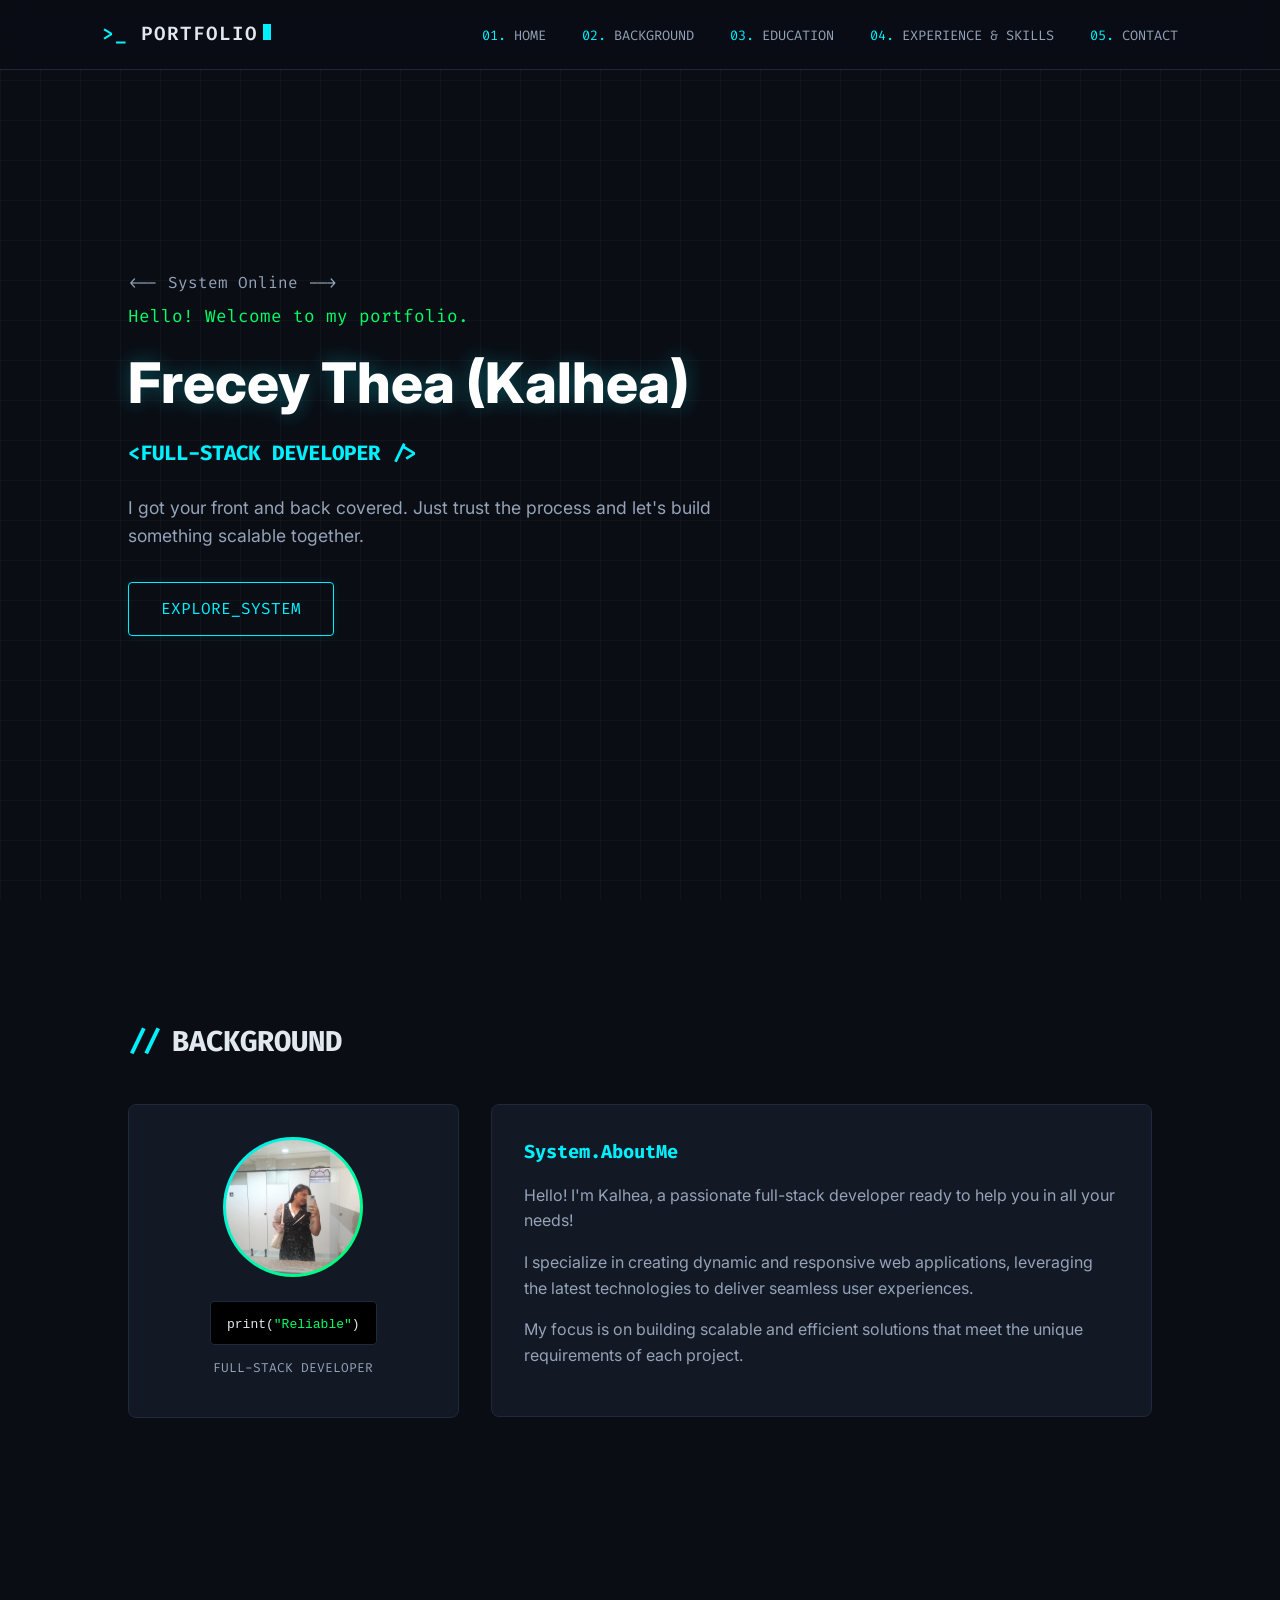
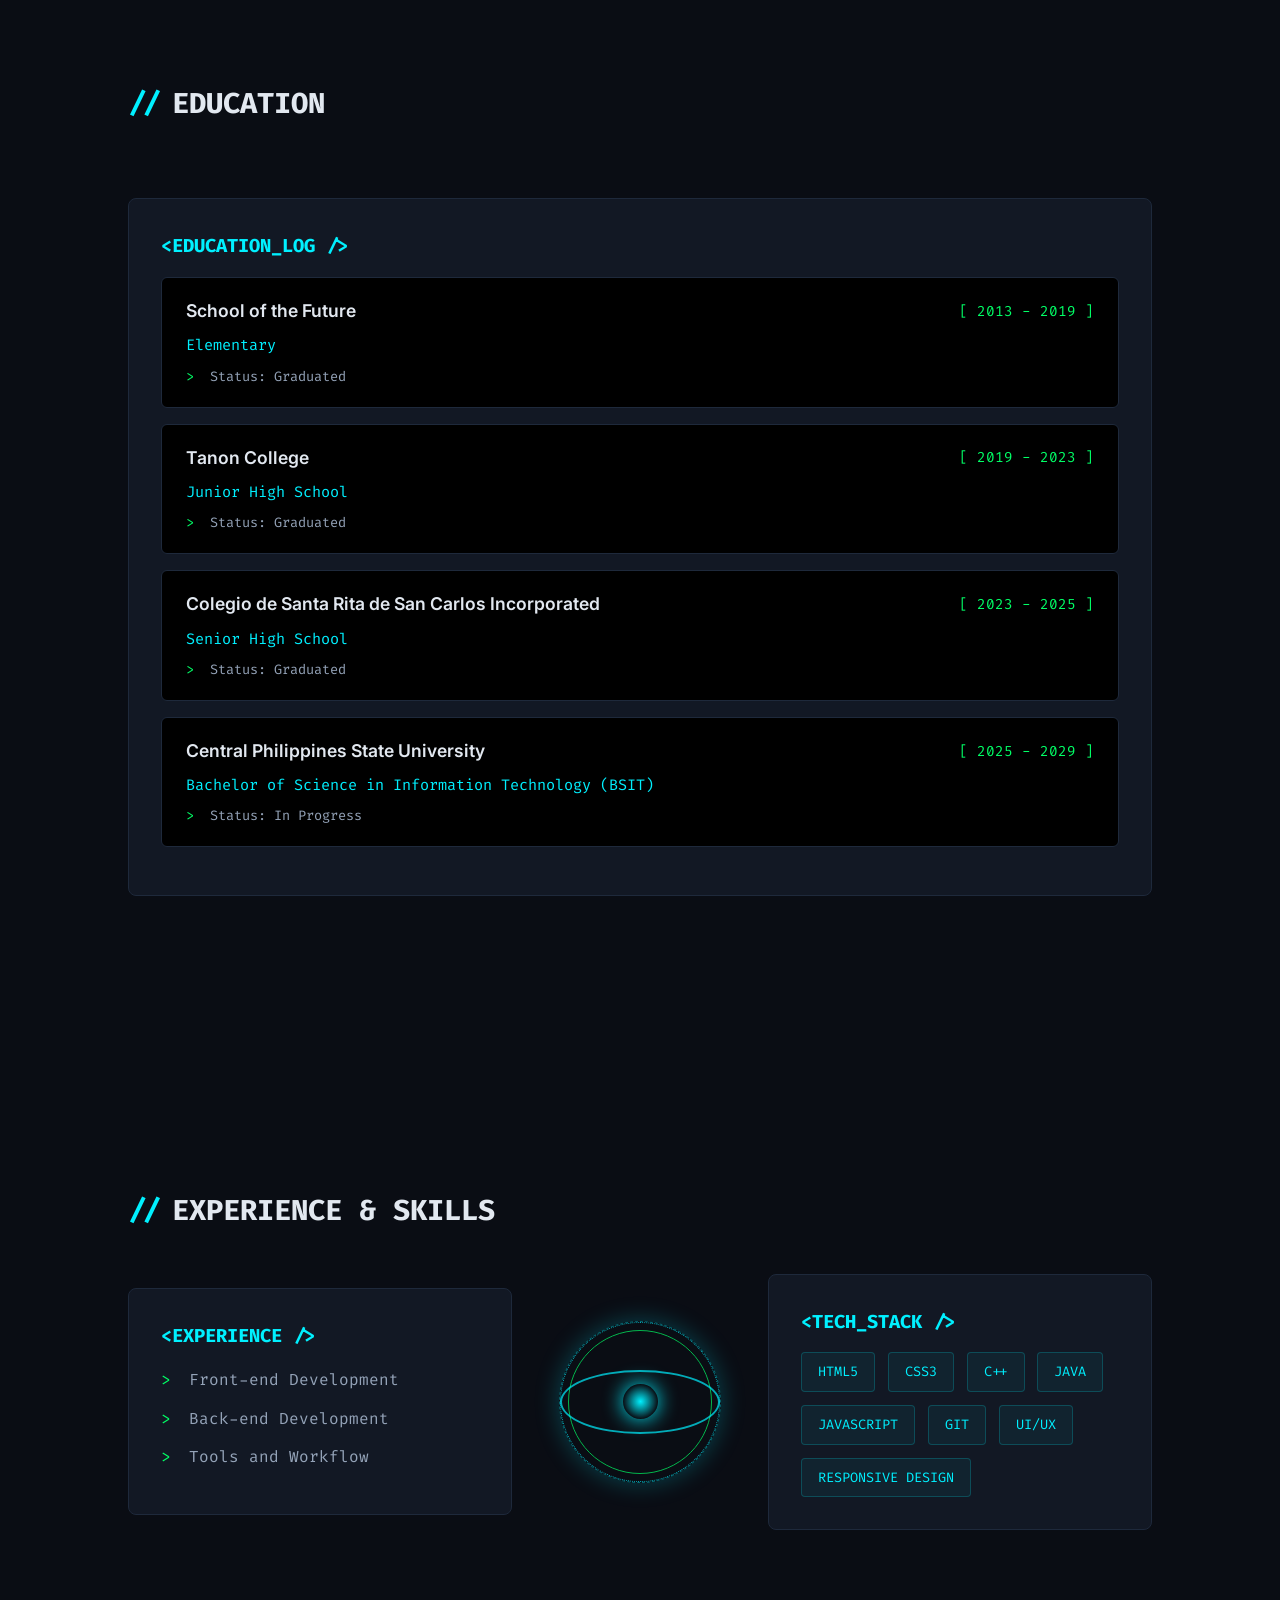
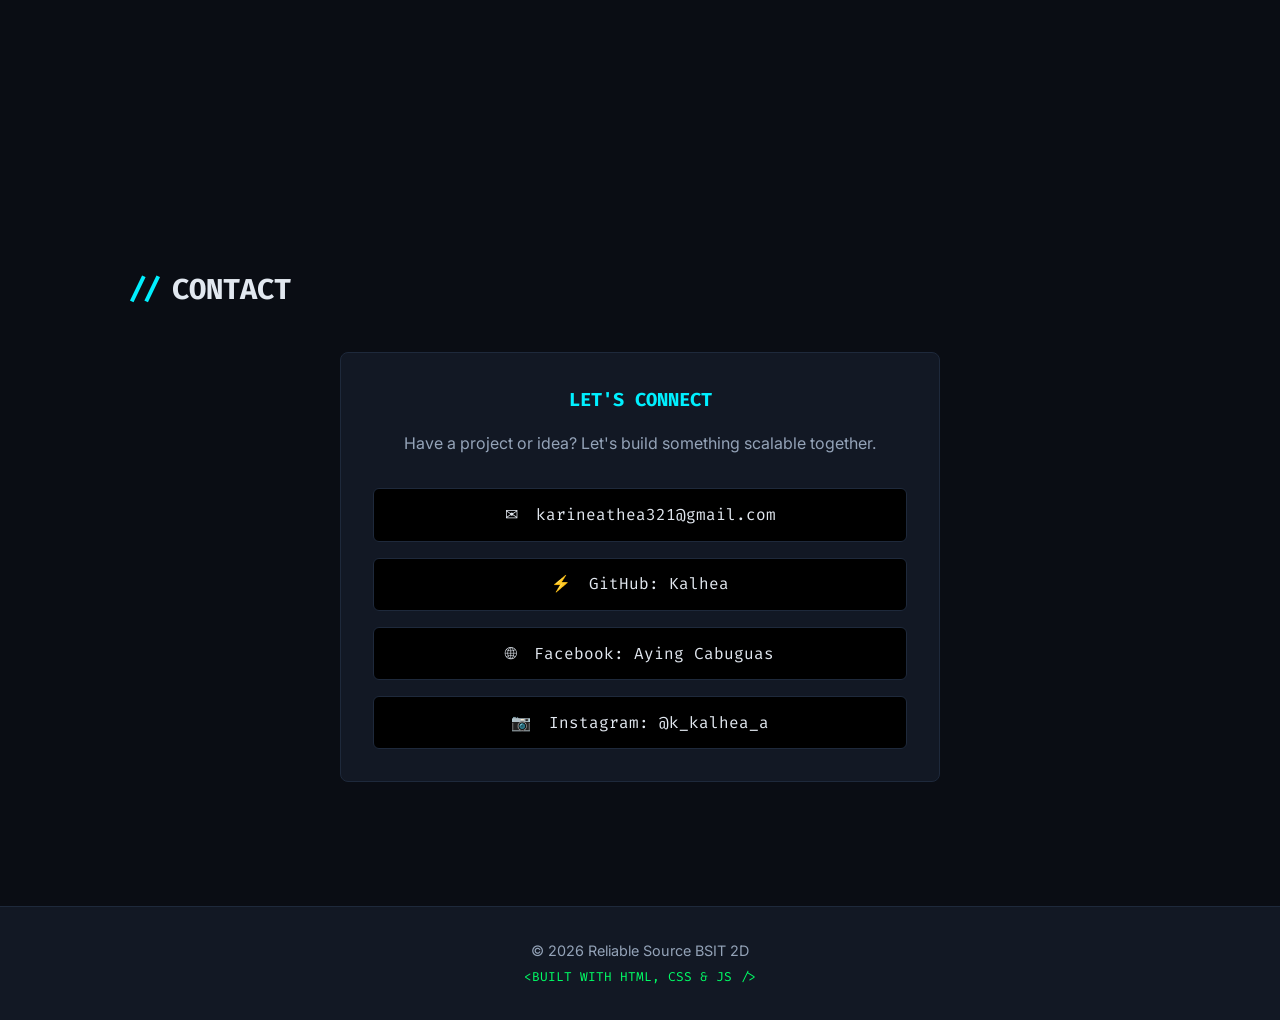
==== .github/workflows/index.html @ b9589bc2 "Add files via upload" ====
<!DOCTYPE html>
<html lang="en">
<head>
    <meta charset="UTF-8">
    <meta name="viewport" content="width=device-width, initial-scale=1.0">
    <title>Portfolio - Frecey Thea</title>
    
    <link rel="preconnect" href="https://fonts.googleapis.com">
    <link rel="preconnect" href="https://fonts.gstatic.com" crossorigin>
    <link href="https://fonts.googleapis.com/css2?family=Fira+Code:wght@400;600&family=Inter:wght@300;400;600;800&display=swap" rel="stylesheet">
    <link rel="stylesheet" href="portfolio.css">
</head>
<body>

    <div class="tech-grid-bg"></div>

    <header>
        <div class="logo">
            <span class="prompt-symbol">&gt;_</span> PORTFOLIO<span class="cursor"></span>
        </div>
        <nav>
            <a href="#home"><span class="nav-num">01.</span> HOME</a>
            <a href="#background"><span class="nav-num">02.</span> BACKGROUND</a>
            <a href="#education-card"><span class="nav-num">03.</span> EDUCATION</a>
            <a href="#experience"><span class="nav-num">04.</span> EXPERIENCE & SKILLS</a>
            <a href="#contact"><span class="nav-num">05.</span> CONTACT</a>
        </nav>
    </header>

    <section id="home">
        <div class="hero-container">
            <p class="code-comment">&lt;-- System Online --&gt;</p>
            <p class="greeting">Hello! Welcome to my portfolio.</p>
            <h1 class="glitch-title">Frecey Thea (Kalhea)</h1>
            <h3 class="cyber-subtitle">&lt;FULL-STACK DEVELOPER /&gt;</h3>
            <p class="hero-description">
                I got your front and back covered. Just trust the process and let's build something scalable together.
            </p>
            <a href="#background" class="cyber-btn">
                <span>EXPLORE_SYSTEM</span>
            </a>
        </div>
    </section>

    <section id="background">
        <h2 class="section-title"><span class="title-slash">//</span> BACKGROUND</h2>
        <div class="background-grid">
            <div class="profile-card">
                <div class="img-wrapper">
                    <img src="Kalhea.jpg" alt="Kalhea's profile picture">
                </div>
                <div class="code-block">
                    <code>print(<span class="code-string">"Reliable"</span>)</code>
                </div>
                <p class="role-badge">FULL-STACK DEVELOPER</p>
            </div>
            
            <div class="about-card">
                <h3>System.AboutMe</h3>
                <p>Hello! I'm Kalhea, a passionate full-stack developer ready to help you in all your needs!</p>
                <p>I specialize in creating dynamic and responsive web applications, leveraging the latest technologies to deliver seamless user experiences.</p>
                <p>My focus is on building scalable and efficient solutions that meet the unique requirements of each project.</p>
            </div>
        </div>
    </section>

    <section id="education-card">
        <h2 class="section-title"><span class="title-slash">//</span> EDUCATION</h2>
        <div class="education-card">
            <h3>&lt;EDUCATION_LOG /&gt;</h3>

            <div class="edu-content" data-tip="Double-click to toggle highlight status">
                <div class="edu-header">
                    <span class="edu-school">School of the Future</span>
                    <span class="edu-years">[ 2013 - 2019 ]</span>
                </div>
                <p class="edu-degree">Elementary</p>
                <p class="edu-status"><span class="bullet">&gt;</span> Status: Graduated</p>
            </div>

            <div class="edu-content" data-tip="Double-click to toggle highlight status">
                <div class="edu-header">
                    <span class="edu-school">Tanon College</span>
                    <span class="edu-years">[ 2019 - 2023 ]</span>
                </div>
                <p class="edu-degree">Junior High School</p>
                <p class="edu-status"><span class="bullet">&gt;</span> Status: Graduated</p>
            </div>

            <div class="edu-content" data-tip="Double-click to toggle highlight status">
                <div class="edu-header">
                    <span class="edu-school">Colegio de Santa Rita de San Carlos Incorporated</span>
                    <span class="edu-years">[ 2023 - 2025 ]</span>
                </div>
                <p class="edu-degree">Senior High School</p>
                <p class="edu-status"><span class="bullet">&gt;</span> Status: Graduated</p>
            </div>

            <div class="edu-content" data-tip="Double-click to toggle highlight status">
                <div class="edu-header">
                    <span class="edu-school">Central Philippines State University</span>
                    <span class="edu-years">[ 2025 - 2029 ]</span>
                </div>
                <p class="edu-degree">Bachelor of Science in Information Technology (BSIT)</p>
                <p class="edu-status"><span class="bullet">&gt;</span> Status: In Progress</p>
            </div>
        </div>
    </section>

    <section id="experience">
        <h2 class="section-title"><span class="title-slash">//</span> EXPERIENCE &amp; SKILLS</h2>
        
        <div class="tech-grid">
            <div class="experience-card">
                <h3>&lt;EXPERIENCE /&gt;</h3>
                <ul class="tech-list">
                    <li><span class="bullet">&gt;</span> Front-end Development</li>
                    <li><span class="bullet">&gt;</span> Back-end Development</li>
                    <li><span class="bullet">&gt;</span> Tools and Workflow</li>
                </ul>
            </div>

            <div class="tech-globe-wrapper">
                <div class="globe-container" id="interactive-globe" data-tip="Click to burst core pulse!">
                    <div class="globe-ring ring-1"></div>
                    <div class="globe-ring ring-2"></div>
                    <div class="globe-ring ring-3"></div>
                    <div class="globe-core"></div>
                </div>
            </div>

            <div class="skills-card">
                <h3>&lt;TECH_STACK /&gt;</h3>
                <div class="skill-tags">
                    <span class="tech-tag" data-tip="Advanced Level">HTML5</span>
                    <span class="tech-tag" data-tip="Advanced Level">CSS3</span>
                    <span class="tech-tag" data-tip="Intermediate Level">C++</span>
                    <span class="tech-tag" data-tip="Intermediate Level">JAVA</span>
                    <span class="tech-tag" data-tip="Advanced Level">JAVASCRIPT</span>
                    <span class="tech-tag" data-tip="Tools &amp; Versioning">GIT</span>
                    <span class="tech-tag" data-tip="Design System">UI/UX</span>
                    <span class="tech-tag" data-tip="Cross-Platform">RESPONSIVE DESIGN</span>
                </div>
            </div>
        </div>
    </section>

    <section id="contact">
        <h2 class="section-title"><span class="title-slash">//</span> CONTACT</h2>
        <div class="contact-card">
            <h3>LET'S CONNECT</h3>
            <p>Have a project or idea? Let's build something scalable together.</p>

            <div class="contact-links">
                <a href="mailto:karineathea321@gmail.com" class="contact-btn">
                    <span class="icon">✉</span> karineathea321@gmail.com
                </a>
                <a href="https://github.com/Kalhea" target="_blank" rel="noopener noreferrer" class="contact-btn">
                    <span class="icon">⚡</span> GitHub: Kalhea
                </a>
                <a href="https://web.facebook.com/ftcabuguas.kalhea/" target="_blank" rel="noopener noreferrer" class="contact-btn">
                    <span class="icon">🌐</span> Facebook: Aying Cabuguas
                </a>
                <a href="https://www.instagram.com/k_kalhea_a/" target="_blank" rel="noopener noreferrer" class="contact-btn">
                    <span class="icon">📷</span> Instagram: @k_kalhea_a
                </a>
            </div>
        </div>
    </section>

    <footer>
        <p>© 2026 Reliable Source BSIT 2D</p>
        <p class="footer-sub">&lt;BUILT WITH HTML, CSS &amp; JS /&gt;</p>
    </footer>

    <!-- Custom Dynamic Tooltip Container -->
    <div id="dynamic-tooltip" class="tooltip-hidden"></div>

    <!-- Bound file name updated below -->
    <script src="portfolio.js"></script>
</body>
</html>
---- .github/workflows/portfolio.css ----
/* ==========================================================================
   Global Variables & Reset
   ========================================================================== */

:root {
    --bg-main: #0a0d14;
    --bg-card: #121824;
    --border-color: #1e293b;
    --accent-cyan: #00f0ff;
    --accent-green: #00ff66;
    --text-main: #e2e8f0;
    --text-muted: #94a3b8;
    --font-code: 'Fira Code', monospace;
    --font-sans: 'Inter', sans-serif;
}

* {
    margin: 0;
    padding: 0;
    box-sizing: border-box;
}

body {
    font-family: var(--font-sans);
    background-color: var(--bg-main);
    color: var(--text-main);
    line-height: 1.6;
    overflow-x: hidden;
}

.tech-grid-bg {
    position: fixed;
    top: 0;
    left: 0;
    width: 100vw;
    height: 100vh;
    background-size: 40px 40px;
    background-image: 
        linear-gradient(to right, rgba(255, 255, 255, 0.03) 1px, transparent 1px),
        linear-gradient(to bottom, rgba(255, 255, 255, 0.03) 1px, transparent 1px);
    z-index: -1;
    pointer-events: none;
}

/* Dynamic Floating Tooltip */
#dynamic-tooltip {
    position: fixed;
    background: #000000;
    border: 1px solid var(--accent-cyan);
    color: var(--accent-cyan);
    padding: 6px 12px;
    border-radius: 4px;
    font-family: var(--font-code);
    font-size: 0.75rem;
    pointer-events: none;
    z-index: 1000;
    box-shadow: 0 0 10px rgba(0, 240, 255, 0.3);
    transition: opacity 0.15s ease-in-out;
}

.tooltip-hidden {
    opacity: 0;
    visibility: hidden;
}

.tooltip-visible {
    opacity: 1;
    visibility: visible;
}

/* Header & Nav */
header {
    display: flex;
    justify-content: space-between;
    align-items: center;
    padding: 1.2rem 8%;
    background-color: rgba(10, 13, 20, 0.85);
    backdrop-filter: blur(12px);
    border-bottom: 1px solid var(--border-color);
    position: sticky;
    top: 0;
    z-index: 100;
}

.logo {
    font-family: var(--font-code);
    font-size: 1.2rem;
    font-weight: 600;
    color: var(--text-main);
    letter-spacing: 1px;
}

.prompt-symbol { color: var(--accent-cyan); }

.cursor {
    display: inline-block;
    width: 8px;
    height: 16px;
    background: var(--accent-cyan);
    margin-left: 5px;
    animation: blink 1s infinite;
}

@keyframes blink {
    0%, 100% { opacity: 1; }
    50% { opacity: 0; }
}

nav a {
    font-family: var(--font-code);
    color: var(--text-muted);
    text-decoration: none;
    margin-left: 2rem;
    font-size: 0.85rem;
    transition: color 0.3s ease;
}

nav a:hover { color: var(--accent-cyan); }
.nav-num { color: var(--accent-cyan); }

/* Layout Sections */
section {
    padding: 5rem 10%;
    min-height: 85vh;
    display: flex;
    flex-direction: column;
    justify-content: center;
}

.section-title {
    font-family: var(--font-code);
    font-size: 1.8rem;
    margin-bottom: 2.5rem;
    color: var(--text-main);
    display: flex;
    align-items: center;
    gap: 10px;
}

.title-slash { color: var(--accent-cyan); }

.hero-container { max-width: 800px; }
.code-comment { font-family: var(--font-code); color: var(--text-muted); margin-bottom: 0.5rem; }
.greeting { color: var(--accent-green); font-family: var(--font-code); font-size: 1.1rem; }
.glitch-title { font-size: 3.5rem; font-weight: 800; color: #ffffff; margin: 0.5rem 0; text-shadow: 0 0 20px rgba(0, 240, 255, 0.3); }
.cyber-subtitle { font-family: var(--font-code); color: var(--accent-cyan); font-size: 1.3rem; margin-bottom: 1.5rem; }
.hero-description { color: var(--text-muted); font-size: 1.1rem; max-width: 600px; margin-bottom: 2rem; }

.cyber-btn {
    display: inline-block;
    padding: 0.8rem 2rem;
    font-family: var(--font-code);
    color: var(--accent-cyan);
    text-decoration: none;
    background: transparent;
    border: 1px solid var(--accent-cyan);
    border-radius: 4px;
    transition: all 0.3s ease;
    box-shadow: 0 0 10px rgba(0, 240, 255, 0.1);
    cursor: pointer;
}

.cyber-btn:hover {
    background: rgba(0, 240, 255, 0.1);
    box-shadow: 0 0 20px rgba(0, 240, 255, 0.4);
}

/* Section Cards */
.background-grid {
    display: grid;
    grid-template-columns: 1fr 2fr;
    gap: 2rem;
}

.profile-card, .about-card, .education-card, .experience-card, .skills-card, .contact-card {
    background: var(--bg-card);
    border: 1px solid var(--border-color);
    border-radius: 8px;
    padding: 2rem;
}

.profile-card {
    text-align: center;
    cursor: pointer;
    will-change: transform;
}

.img-wrapper {
    width: 140px;
    height: 140px;
    margin: 0 auto 1.5rem;
    border-radius: 50%;
    padding: 3px;
    background: linear-gradient(135deg, var(--accent-cyan), var(--accent-green));
}

.img-wrapper img {
    width: 100%;
    height: 100%;
    object-fit: cover;
    border-radius: 50%;
}

.code-block {
    background: #000000;
    padding: 0.5rem 1rem;
    border-radius: 4px;
    font-family: var(--font-code);
    display: inline-block;
    margin-bottom: 0.8rem;
    border: 1px solid var(--border-color);
}

.code-string { color: var(--accent-green); }
.role-badge { font-family: var(--font-code); font-size: 0.8rem; color: var(--text-muted); }

.about-card h3, .education-card h3, .experience-card h3, .skills-card h3, .contact-card h3 {
    font-family: var(--font-code);
    color: var(--accent-cyan);
    margin-bottom: 1rem;
}

.about-card p { color: var(--text-muted); margin-bottom: 1rem; }

/* Education Section */
.education-card { margin-top: 2rem; }

.edu-content {
    background: #000000;
    border: 1px solid var(--border-color);
    padding: 1.2rem 1.5rem;
    border-radius: 6px;
    margin-bottom: 1rem;
    cursor: pointer;
    transition: all 0.3s ease;
}

.edu-content.active-card {
    border-color: var(--accent-green);
    background: rgba(0, 255, 102, 0.05);
    box-shadow: 0 0 15px rgba(0, 255, 102, 0.15);
}

.edu-header {
    display: flex;
    justify-content: space-between;
    align-items: center;
    flex-wrap: wrap;
    gap: 0.5rem;
    margin-bottom: 0.5rem;
}

.edu-school { font-size: 1.1rem; font-weight: 600; color: var(--text-main); }
.edu-years { font-family: var(--font-code); color: var(--accent-green); font-size: 0.9rem; }
.edu-degree { color: var(--accent-cyan); font-family: var(--font-code); font-size: 0.95rem; margin-bottom: 0.5rem; }
.edu-status { color: var(--text-muted); font-family: var(--font-code); font-size: 0.85rem; }

/* Tech Grid & Globe */
.tech-grid {
    display: grid;
    grid-template-columns: 1fr auto 1fr;
    gap: 2rem;
    align-items: center;
}

.tech-list { list-style: none; }
.tech-list li { font-family: var(--font-code); color: var(--text-muted); margin-bottom: 0.8rem; }
.bullet { color: var(--accent-green); margin-right: 8px; }

.skill-tags { display: flex; flex-wrap: wrap; gap: 0.8rem; }

.tech-tag {
    font-family: var(--font-code);
    font-size: 0.85rem;
    color: var(--accent-cyan);
    background: rgba(0, 240, 255, 0.05);
    border: 1px solid rgba(0, 240, 255, 0.2);
    padding: 0.5rem 1rem;
    border-radius: 4px;
    transition: all 0.3s ease;
    cursor: pointer;
}

.tech-tag:hover {
    background: rgba(0, 240, 255, 0.15);
    border-color: var(--accent-cyan);
}

.tech-globe-wrapper { display: flex; justify-content: center; align-items: center; padding: 1rem; }

.globe-container {
    position: relative;
    width: 160px;
    height: 160px;
    border-radius: 50%;
    display: flex;
    justify-content: center;
    align-items: center;
    transform-style: preserve-3d;
    perspective: 1000px;
    cursor: pointer;
}

.globe-container::before {
    content: '';
    position: absolute;
    width: 100%;
    height: 100%;
    border-radius: 50%;
    border: 1px dashed rgba(0, 240, 255, 0.4);
    box-shadow: 0 0 25px rgba(0, 240, 255, 0.25);
    animation: rotateGlobe 12s linear infinite;
}

.globe-ring {
    position: absolute;
    border-radius: 50%;
    border: 1px solid var(--accent-cyan);
    opacity: 0.7;
}

.ring-1 { width: 100%; height: 100%; border-style: dotted; animation: spinY 8s linear infinite; }
.ring-2 { width: 90%; height: 90%; border-color: var(--accent-green); animation: spinX 10s linear infinite; }
.ring-3 { width: 100%; height: 40%; border-width: 2px; animation: spinZ 14s linear infinite; }

.globe-core {
    width: 35px;
    height: 35px;
    background: radial-gradient(circle, var(--accent-cyan) 0%, rgba(0,240,255,0) 70%);
    border-radius: 50%;
    box-shadow: 0 0 20px var(--accent-cyan);
    animation: pulseCore 2s ease-in-out infinite alternate;
    transition: transform 0.2s ease, box-shadow 0.2s ease;
}

@keyframes spinY { 0% { transform: rotateY(0deg) rotateX(20deg); } 100% { transform: rotateY(360deg) rotateX(20deg); } }
@keyframes spinX { 0% { transform: rotateX(0deg) rotateY(45deg); } 100% { transform: rotateX(360deg) rotateY(45deg); } }
@keyframes spinZ { 0% { transform: rotateZ(0deg) rotateX(65deg); } 100% { transform: rotateZ(360deg) rotateX(65deg); } }
@keyframes rotateGlobe { 0% { transform: rotate(0deg); } 100% { transform: rotate(360deg); } }
@keyframes pulseCore { 0% { transform: scale(0.8); opacity: 0.5; } 100% { transform: scale(1.2); opacity: 1; } }

/* Contact Section & Footer */
.contact-card { text-align: center; max-width: 600px; margin: 0 auto; width: 100%; }
.contact-card p { color: var(--text-muted); margin-bottom: 2rem; }
.contact-links { display: flex; flex-direction: column; gap: 1rem; }

.contact-btn {
    font-family: var(--font-code);
    color: var(--text-main);
    text-decoration: none;
    background: #000000;
    border: 1px solid var(--border-color);
    padding: 0.8rem;
    border-radius: 6px;
    transition: all 0.3s ease;
    cursor: pointer;
}

.contact-btn:hover { border-color: var(--accent-cyan); color: var(--accent-cyan); }
.icon { margin-right: 8px; }

footer {
    text-align: center;
    padding: 2rem;
    background: var(--bg-card);
    border-top: 1px solid var(--border-color);
    color: var(--text-muted);
    font-size: 0.9rem;
}

.footer-sub { font-family: var(--font-code); font-size: 0.8rem; color: var(--accent-green); margin-top: 0.3rem; }

@media (max-width: 900px) {
    header { flex-direction: column; gap: 1rem; }
    nav a { margin: 0 0.5rem; }
    .background-grid, .tech-grid { grid-template-columns: 1fr; }
    .tech-globe-wrapper { margin: 1.5rem 0; }
    .glitch-title { font-size: 2.5rem; }
}
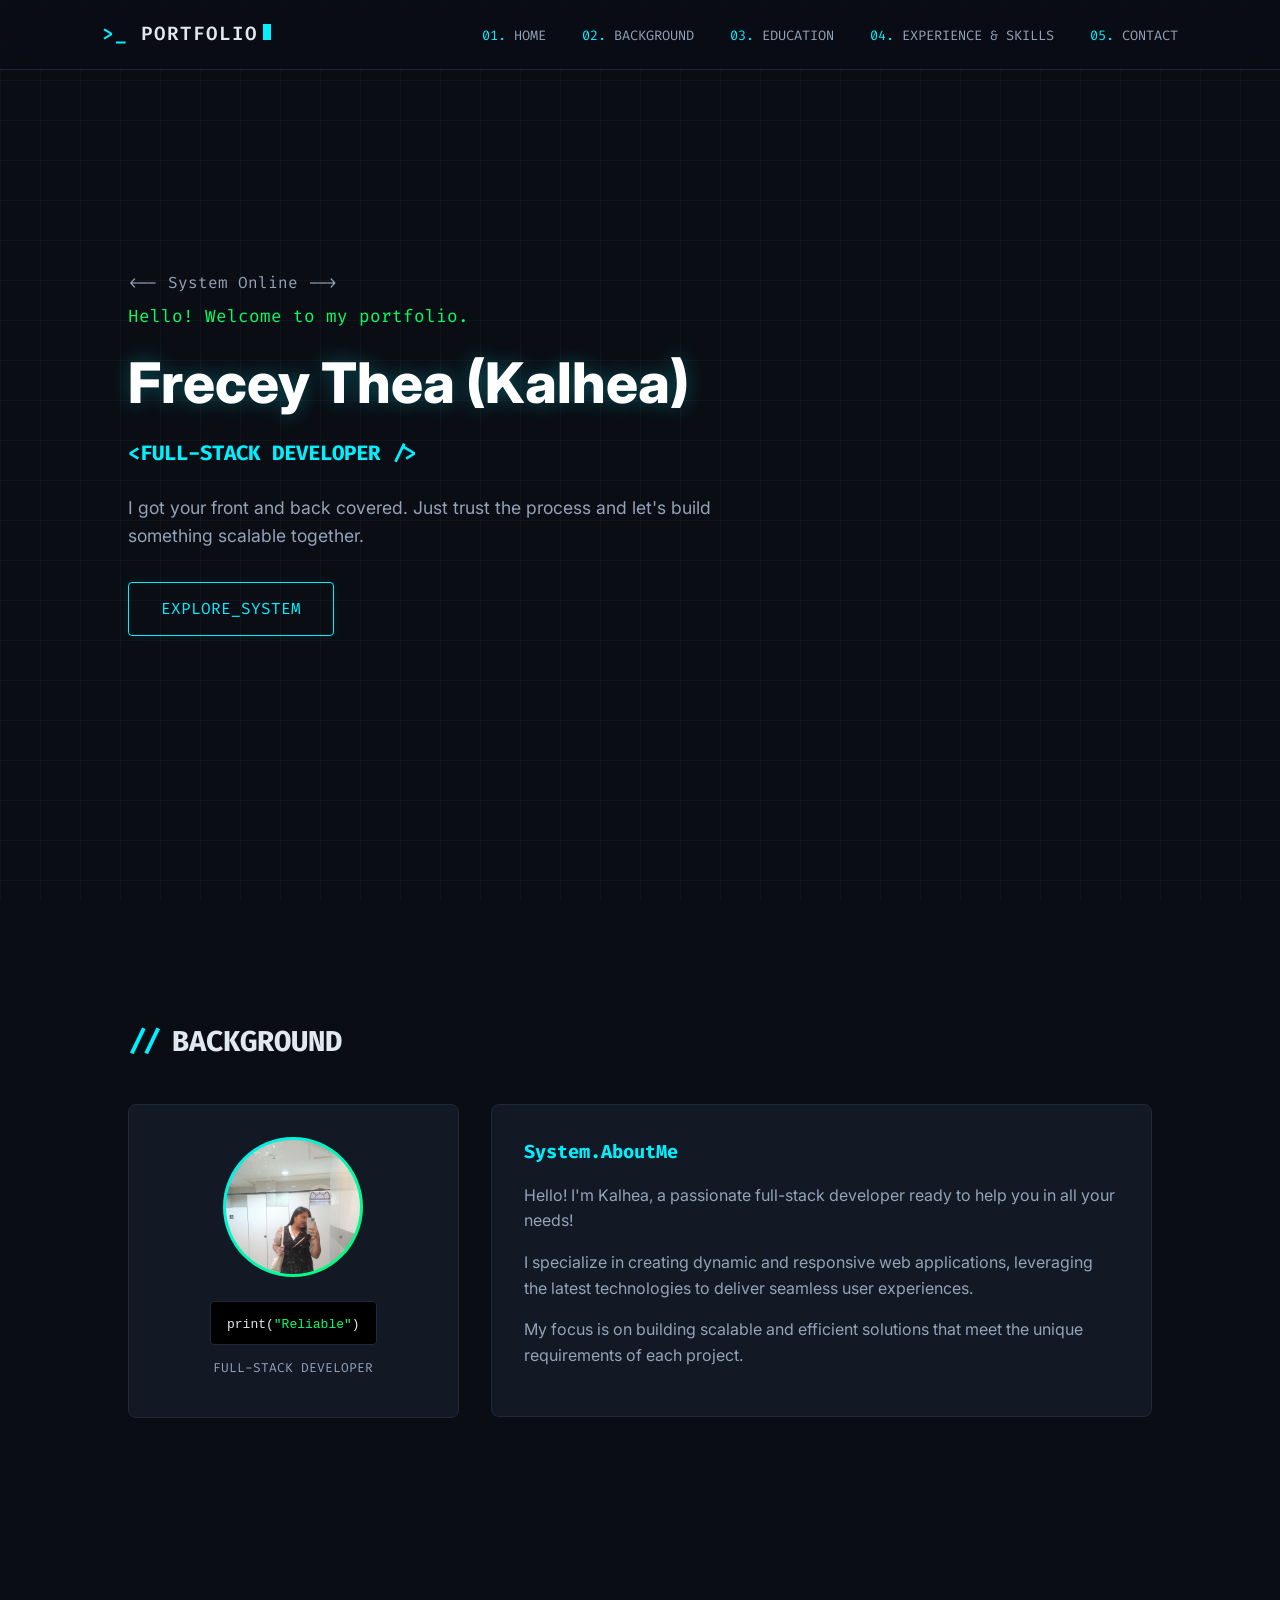
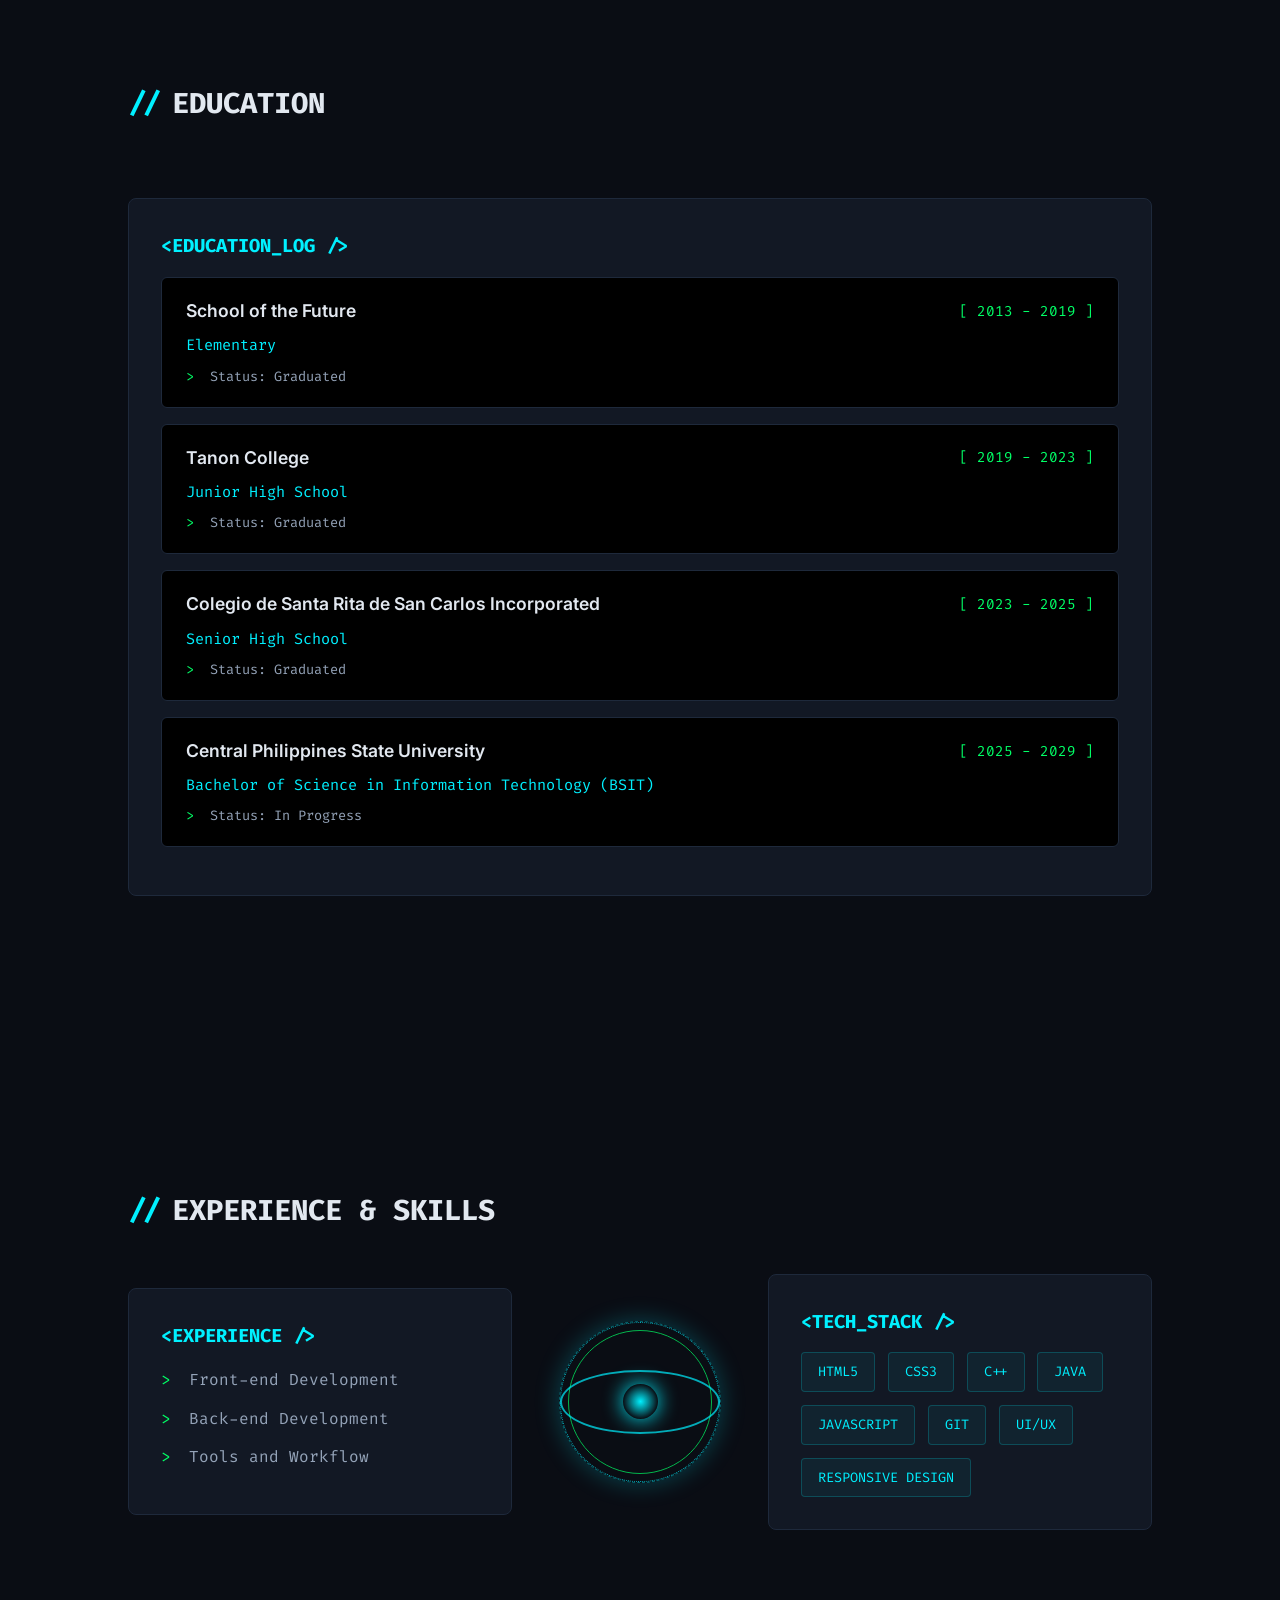
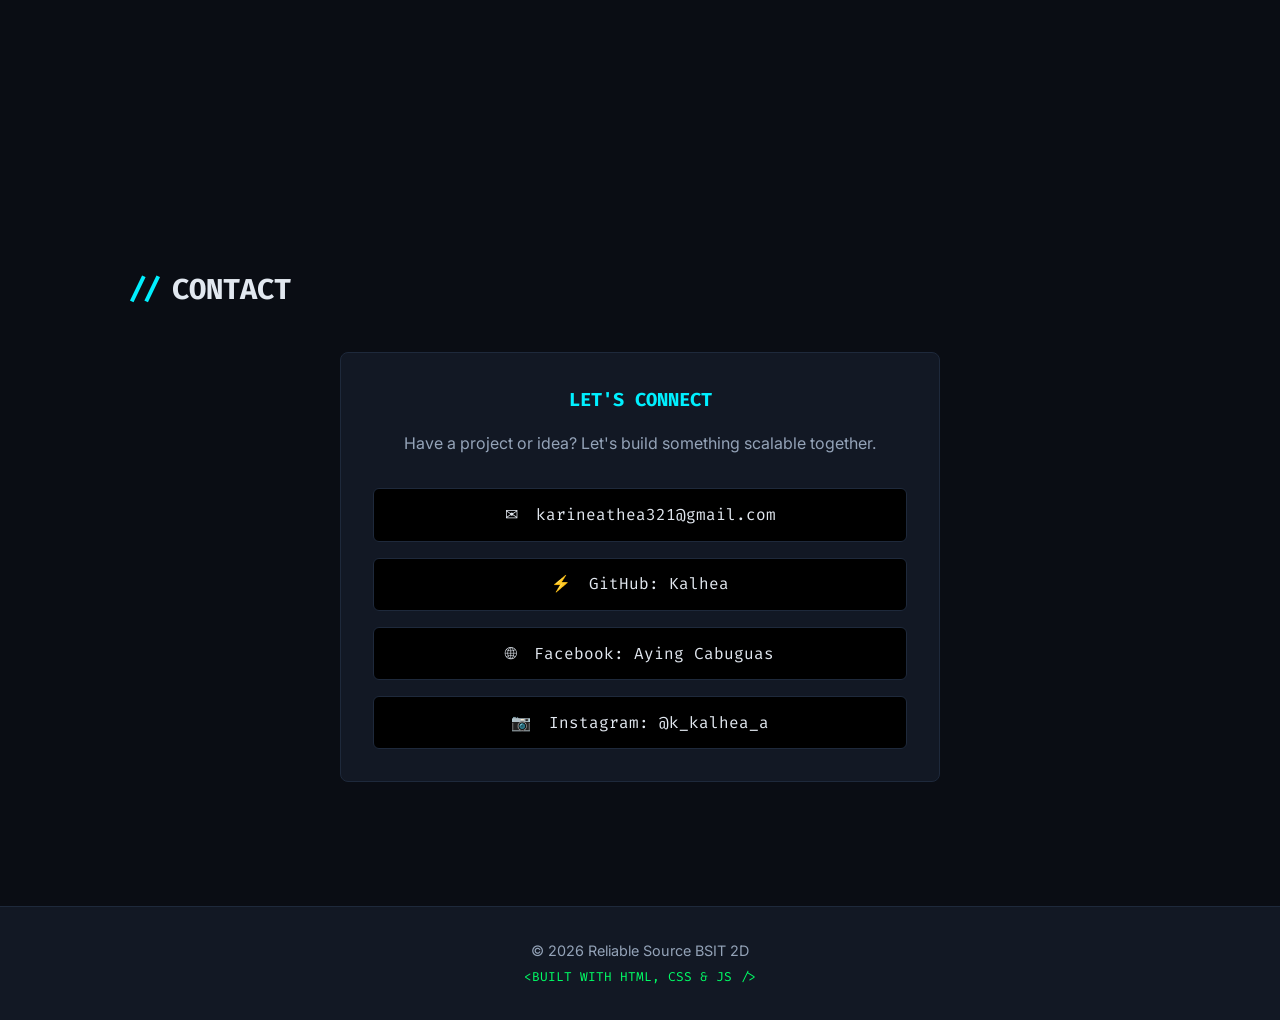
==== commit 5f3846f1: "Add files via upload" ====
--- a/.github/workflows/index.html
+++ b/.github/workflows/index.html
@@ -8,7 +8,7 @@
     <link rel="preconnect" href="https://fonts.googleapis.com">
     <link rel="preconnect" href="https://fonts.gstatic.com" crossorigin>
     <link href="https://fonts.googleapis.com/css2?family=Fira+Code:wght@400;600&family=Inter:wght@300;400;600;800&display=swap" rel="stylesheet">
-    <link rel="stylesheet" href="portfolio.css">
+    <link rel="stylesheet" href="style.css">
 </head>
 <body>
 
@@ -47,7 +47,7 @@
         <div class="background-grid">
             <div class="profile-card">
                 <div class="img-wrapper">
-                    <img src="Kalhea.jpg" alt="Kalhea's profile picture">
+                    <img src="kalhea.jpg" alt="Kalhea's profile picture">
                 </div>
                 <div class="code-block">
                     <code>print(<span class="code-string">"Reliable"</span>)</code>
@@ -69,7 +69,7 @@
         <div class="education-card">
             <h3>&lt;EDUCATION_LOG /&gt;</h3>
 
-            <div class="edu-content" data-tip="Double-click to toggle highlight status">
+            <div class="edu-content">
                 <div class="edu-header">
                     <span class="edu-school">School of the Future</span>
                     <span class="edu-years">[ 2013 - 2019 ]</span>
@@ -78,7 +78,7 @@
                 <p class="edu-status"><span class="bullet">&gt;</span> Status: Graduated</p>
             </div>
 
-            <div class="edu-content" data-tip="Double-click to toggle highlight status">
+            <div class="edu-content">
                 <div class="edu-header">
                     <span class="edu-school">Tanon College</span>
                     <span class="edu-years">[ 2019 - 2023 ]</span>
@@ -87,7 +87,7 @@
                 <p class="edu-status"><span class="bullet">&gt;</span> Status: Graduated</p>
             </div>
 
-            <div class="edu-content" data-tip="Double-click to toggle highlight status">
+            <div class="edu-content">
                 <div class="edu-header">
                     <span class="edu-school">Colegio de Santa Rita de San Carlos Incorporated</span>
                     <span class="edu-years">[ 2023 - 2025 ]</span>
@@ -96,7 +96,7 @@
                 <p class="edu-status"><span class="bullet">&gt;</span> Status: Graduated</p>
             </div>
 
-            <div class="edu-content" data-tip="Double-click to toggle highlight status">
+            <div class="edu-content">
                 <div class="edu-header">
                     <span class="edu-school">Central Philippines State University</span>
                     <span class="edu-years">[ 2025 - 2029 ]</span>
@@ -121,7 +121,7 @@
             </div>
 
             <div class="tech-globe-wrapper">
-                <div class="globe-container" id="interactive-globe" data-tip="Click to burst core pulse!">
+                <div class="globe-container" id="interactive-globe">
                     <div class="globe-ring ring-1"></div>
                     <div class="globe-ring ring-2"></div>
                     <div class="globe-ring ring-3"></div>
@@ -132,14 +132,14 @@
             <div class="skills-card">
                 <h3>&lt;TECH_STACK /&gt;</h3>
                 <div class="skill-tags">
-                    <span class="tech-tag" data-tip="Advanced Level">HTML5</span>
-                    <span class="tech-tag" data-tip="Advanced Level">CSS3</span>
-                    <span class="tech-tag" data-tip="Intermediate Level">C++</span>
-                    <span class="tech-tag" data-tip="Intermediate Level">JAVA</span>
-                    <span class="tech-tag" data-tip="Advanced Level">JAVASCRIPT</span>
-                    <span class="tech-tag" data-tip="Tools &amp; Versioning">GIT</span>
-                    <span class="tech-tag" data-tip="Design System">UI/UX</span>
-                    <span class="tech-tag" data-tip="Cross-Platform">RESPONSIVE DESIGN</span>
+                    <span class="tech-tag">HTML5</span>
+                    <span class="tech-tag">CSS3</span>
+                    <span class="tech-tag">C++</span>
+                    <span class="tech-tag">JAVA</span>
+                    <span class="tech-tag">JAVASCRIPT</span>
+                    <span class="tech-tag">GIT</span>
+                    <span class="tech-tag">UI/UX</span>
+                    <span class="tech-tag">RESPONSIVE DESIGN</span>
                 </div>
             </div>
         </div>
@@ -173,10 +173,6 @@
         <p class="footer-sub">&lt;BUILT WITH HTML, CSS &amp; JS /&gt;</p>
     </footer>
 
-    <!-- Custom Dynamic Tooltip Container -->
-    <div id="dynamic-tooltip" class="tooltip-hidden"></div>
-
-    <!-- Bound file name updated below -->
-    <script src="portfolio.js"></script>
+    <script src="script.js"></script>
 </body>
 </html>
--- a/.github/workflows/style.css
+++ b/.github/workflows/style.css
@@ -0,0 +1,354 @@
+/* ==========================================================================
+   Global Variables & Reset
+   ========================================================================== */
+
+:root {
+    --bg-main: #0a0d14;
+    --bg-card: #121824;
+    --border-color: #1e293b;
+    --accent-cyan: #00f0ff;
+    --accent-green: #00ff66;
+    --text-main: #e2e8f0;
+    --text-muted: #94a3b8;
+    --font-code: 'Fira Code', monospace;
+    --font-sans: 'Inter', sans-serif;
+}
+
+* {
+    margin: 0;
+    padding: 0;
+    box-sizing: border-box;
+}
+
+body {
+    font-family: var(--font-sans);
+    background-color: var(--bg-main);
+    color: var(--text-main);
+    line-height: 1.6;
+    overflow-x: hidden;
+}
+
+.tech-grid-bg {
+    position: fixed;
+    top: 0;
+    left: 0;
+    width: 100vw;
+    height: 100vh;
+    background-size: 40px 40px;
+    background-image: 
+        linear-gradient(to right, rgba(255, 255, 255, 0.03) 1px, transparent 1px),
+        linear-gradient(to bottom, rgba(255, 255, 255, 0.03) 1px, transparent 1px);
+    z-index: -1;
+    pointer-events: none;
+}
+
+/* Header & Nav */
+header {
+    display: flex;
+    justify-content: space-between;
+    align-items: center;
+    padding: 1.2rem 8%;
+    background-color: rgba(10, 13, 20, 0.85);
+    backdrop-filter: blur(12px);
+    border-bottom: 1px solid var(--border-color);
+    position: sticky;
+    top: 0;
+    z-index: 100;
+}
+
+.logo {
+    font-family: var(--font-code);
+    font-size: 1.2rem;
+    font-weight: 600;
+    color: var(--text-main);
+    letter-spacing: 1px;
+}
+
+.prompt-symbol { color: var(--accent-cyan); }
+
+.cursor {
+    display: inline-block;
+    width: 8px;
+    height: 16px;
+    background: var(--accent-cyan);
+    margin-left: 5px;
+    animation: blink 1s infinite;
+}
+
+@keyframes blink {
+    0%, 100% { opacity: 1; }
+    50% { opacity: 0; }
+}
+
+nav a {
+    font-family: var(--font-code);
+    color: var(--text-muted);
+    text-decoration: none;
+    margin-left: 2rem;
+    font-size: 0.85rem;
+    transition: color 0.3s ease;
+}
+
+nav a:hover { color: var(--accent-cyan); }
+.nav-num { color: var(--accent-cyan); }
+
+/* Layout Sections */
+section {
+    padding: 5rem 10%;
+    min-height: 85vh;
+    display: flex;
+    flex-direction: column;
+    justify-content: center;
+}
+
+.section-title {
+    font-family: var(--font-code);
+    font-size: 1.8rem;
+    margin-bottom: 2.5rem;
+    color: var(--text-main);
+    display: flex;
+    align-items: center;
+    gap: 10px;
+}
+
+.title-slash { color: var(--accent-cyan); }
+
+.hero-container { max-width: 800px; }
+.code-comment { font-family: var(--font-code); color: var(--text-muted); margin-bottom: 0.5rem; }
+.greeting { color: var(--accent-green); font-family: var(--font-code); font-size: 1.1rem; }
+.glitch-title { font-size: 3.5rem; font-weight: 800; color: #ffffff; margin: 0.5rem 0; text-shadow: 0 0 20px rgba(0, 240, 255, 0.3); }
+.cyber-subtitle { font-family: var(--font-code); color: var(--accent-cyan); font-size: 1.3rem; margin-bottom: 1.5rem; }
+.hero-description { color: var(--text-muted); font-size: 1.1rem; max-width: 600px; margin-bottom: 2rem; }
+
+.cyber-btn {
+    display: inline-block;
+    padding: 0.8rem 2rem;
+    font-family: var(--font-code);
+    color: var(--accent-cyan);
+    text-decoration: none;
+    background: transparent;
+    border: 1px solid var(--accent-cyan);
+    border-radius: 4px;
+    transition: all 0.3s ease;
+    box-shadow: 0 0 10px rgba(0, 240, 255, 0.1);
+    cursor: pointer;
+}
+
+.cyber-btn:hover {
+    background: rgba(0, 240, 255, 0.1);
+    box-shadow: 0 0 20px rgba(0, 240, 255, 0.4);
+}
+
+/* Section Cards */
+.background-grid {
+    display: grid;
+    grid-template-columns: 1fr 2fr;
+    gap: 2rem;
+}
+
+.profile-card, .about-card, .education-card, .experience-card, .skills-card, .contact-card {
+    background: var(--bg-card);
+    border: 1px solid var(--border-color);
+    border-radius: 8px;
+    padding: 2rem;
+}
+
+.profile-card {
+    text-align: center;
+    cursor: pointer;
+    will-change: transform;
+}
+
+.img-wrapper {
+    width: 140px;
+    height: 140px;
+    margin: 0 auto 1.5rem;
+    border-radius: 50%;
+    padding: 3px;
+    background: linear-gradient(135deg, var(--accent-cyan), var(--accent-green));
+}
+
+.img-wrapper img {
+    width: 100%;
+    height: 100%;
+    object-fit: cover;
+    object-position: center top; 
+    border-radius: 50%;
+}
+
+.code-block {
+    background: #000000;
+    padding: 0.5rem 1rem;
+    border-radius: 4px;
+    font-family: var(--font-code);
+    display: inline-block;
+    margin-bottom: 0.8rem;
+    border: 1px solid var(--border-color);
+}
+
+.code-string { color: var(--accent-green); }
+.role-badge { font-family: var(--font-code); font-size: 0.8rem; color: var(--text-muted); }
+
+.about-card h3, .education-card h3, .experience-card h3, .skills-card h3, .contact-card h3 {
+    font-family: var(--font-code);
+    color: var(--accent-cyan);
+    margin-bottom: 1rem;
+}
+
+.about-card p { color: var(--text-muted); margin-bottom: 1rem; }
+
+/* Education Section */
+.education-card { margin-top: 2rem; }
+
+.edu-content {
+    background: #000000;
+    border: 1px solid var(--border-color);
+    padding: 1.2rem 1.5rem;
+    border-radius: 6px;
+    margin-bottom: 1rem;
+    cursor: pointer;
+    transition: all 0.3s ease;
+}
+
+.edu-content.active-card {
+    border-color: var(--accent-green);
+    background: rgba(0, 255, 102, 0.05);
+    box-shadow: 0 0 15px rgba(0, 255, 102, 0.15);
+}
+
+.edu-header {
+    display: flex;
+    justify-content: space-between;
+    align-items: center;
+    flex-wrap: wrap;
+    gap: 0.5rem;
+    margin-bottom: 0.5rem;
+}
+
+.edu-school { font-size: 1.1rem; font-weight: 600; color: var(--text-main); }
+.edu-years { font-family: var(--font-code); color: var(--accent-green); font-size: 0.9rem; }
+.edu-degree { color: var(--accent-cyan); font-family: var(--font-code); font-size: 0.95rem; margin-bottom: 0.5rem; }
+.edu-status { color: var(--text-muted); font-family: var(--font-code); font-size: 0.85rem; }
+
+/* Tech Grid & Globe */
+.tech-grid {
+    display: grid;
+    grid-template-columns: 1fr auto 1fr;
+    gap: 2rem;
+    align-items: center;
+}
+
+.tech-list { list-style: none; }
+.tech-list li { font-family: var(--font-code); color: var(--text-muted); margin-bottom: 0.8rem; }
+.bullet { color: var(--accent-green); margin-right: 8px; }
+
+.skill-tags { display: flex; flex-wrap: wrap; gap: 0.8rem; }
+
+.tech-tag {
+    font-family: var(--font-code);
+    font-size: 0.85rem;
+    color: var(--accent-cyan);
+    background: rgba(0, 240, 255, 0.05);
+    border: 1px solid rgba(0, 240, 255, 0.2);
+    padding: 0.5rem 1rem;
+    border-radius: 4px;
+    transition: all 0.3s ease;
+    cursor: pointer;
+}
+
+.tech-tag:hover {
+    background: rgba(0, 240, 255, 0.15);
+    border-color: var(--accent-cyan);
+}
+
+.tech-globe-wrapper { display: flex; justify-content: center; align-items: center; padding: 1rem; }
+
+.globe-container {
+    position: relative;
+    width: 160px;
+    height: 160px;
+    border-radius: 50%;
+    display: flex;
+    justify-content: center;
+    align-items: center;
+    transform-style: preserve-3d;
+    perspective: 1000px;
+    cursor: pointer;
+}
+
+.globe-container::before {
+    content: '';
+    position: absolute;
+    width: 100%;
+    height: 100%;
+    border-radius: 50%;
+    border: 1px dashed rgba(0, 240, 255, 0.4);
+    box-shadow: 0 0 25px rgba(0, 240, 255, 0.25);
+    animation: rotateGlobe 12s linear infinite;
+}
+
+.globe-ring {
+    position: absolute;
+    border-radius: 50%;
+    border: 1px solid var(--accent-cyan);
+    opacity: 0.7;
+}
+
+.ring-1 { width: 100%; height: 100%; border-style: dotted; animation: spinY 8s linear infinite; }
+.ring-2 { width: 90%; height: 90%; border-color: var(--accent-green); animation: spinX 10s linear infinite; }
+.ring-3 { width: 100%; height: 40%; border-width: 2px; animation: spinZ 14s linear infinite; }
+
+.globe-core {
+    width: 35px;
+    height: 35px;
+    background: radial-gradient(circle, var(--accent-cyan) 0%, rgba(0,240,255,0) 70%);
+    border-radius: 50%;
+    box-shadow: 0 0 20px var(--accent-cyan);
+    animation: pulseCore 2s ease-in-out infinite alternate;
+    transition: transform 0.2s ease, box-shadow 0.2s ease;
+}
+
+@keyframes spinY { 0% { transform: rotateY(0deg) rotateX(20deg); } 100% { transform: rotateY(360deg) rotateX(20deg); } }
+@keyframes spinX { 0% { transform: rotateX(0deg) rotateY(45deg); } 100% { transform: rotateX(360deg) rotateY(45deg); } }
+@keyframes spinZ { 0% { transform: rotateZ(0deg) rotateX(65deg); } 100% { transform: rotateZ(360deg) rotateX(65deg); } }
+@keyframes rotateGlobe { 0% { transform: rotate(0deg); } 100% { transform: rotate(360deg); } }
+@keyframes pulseCore { 0% { transform: scale(0.8); opacity: 0.5; } 100% { transform: scale(1.2); opacity: 1; } }
+
+/* Contact Section & Footer */
+.contact-card { text-align: center; max-width: 600px; margin: 0 auto; width: 100%; }
+.contact-card p { color: var(--text-muted); margin-bottom: 2rem; }
+.contact-links { display: flex; flex-direction: column; gap: 1rem; }
+
+.contact-btn {
+    font-family: var(--font-code);
+    color: var(--text-main);
+    text-decoration: none;
+    background: #000000;
+    border: 1px solid var(--border-color);
+    padding: 0.8rem;
+    border-radius: 6px;
+    transition: all 0.3s ease;
+    cursor: pointer;
+}
+
+.contact-btn:hover { border-color: var(--accent-cyan); color: var(--accent-cyan); }
+.icon { margin-right: 8px; }
+
+footer {
+    text-align: center;
+    padding: 2rem;
+    background: var(--bg-card);
+    border-top: 1px solid var(--border-color);
+    color: var(--text-muted);
+    font-size: 0.9rem;
+}
+
+.footer-sub { font-family: var(--font-code); font-size: 0.8rem; color: var(--accent-green); margin-top: 0.3rem; }
+
+@media (max-width: 900px) {
+    header { flex-direction: column; gap: 1rem; }
+    nav a { margin: 0 0.5rem; }
+    .background-grid, .tech-grid { grid-template-columns: 1fr; }
+    .tech-globe-wrapper { margin: 1.5rem 0; }
+    .glitch-title { font-size: 2.5rem; }
+}
